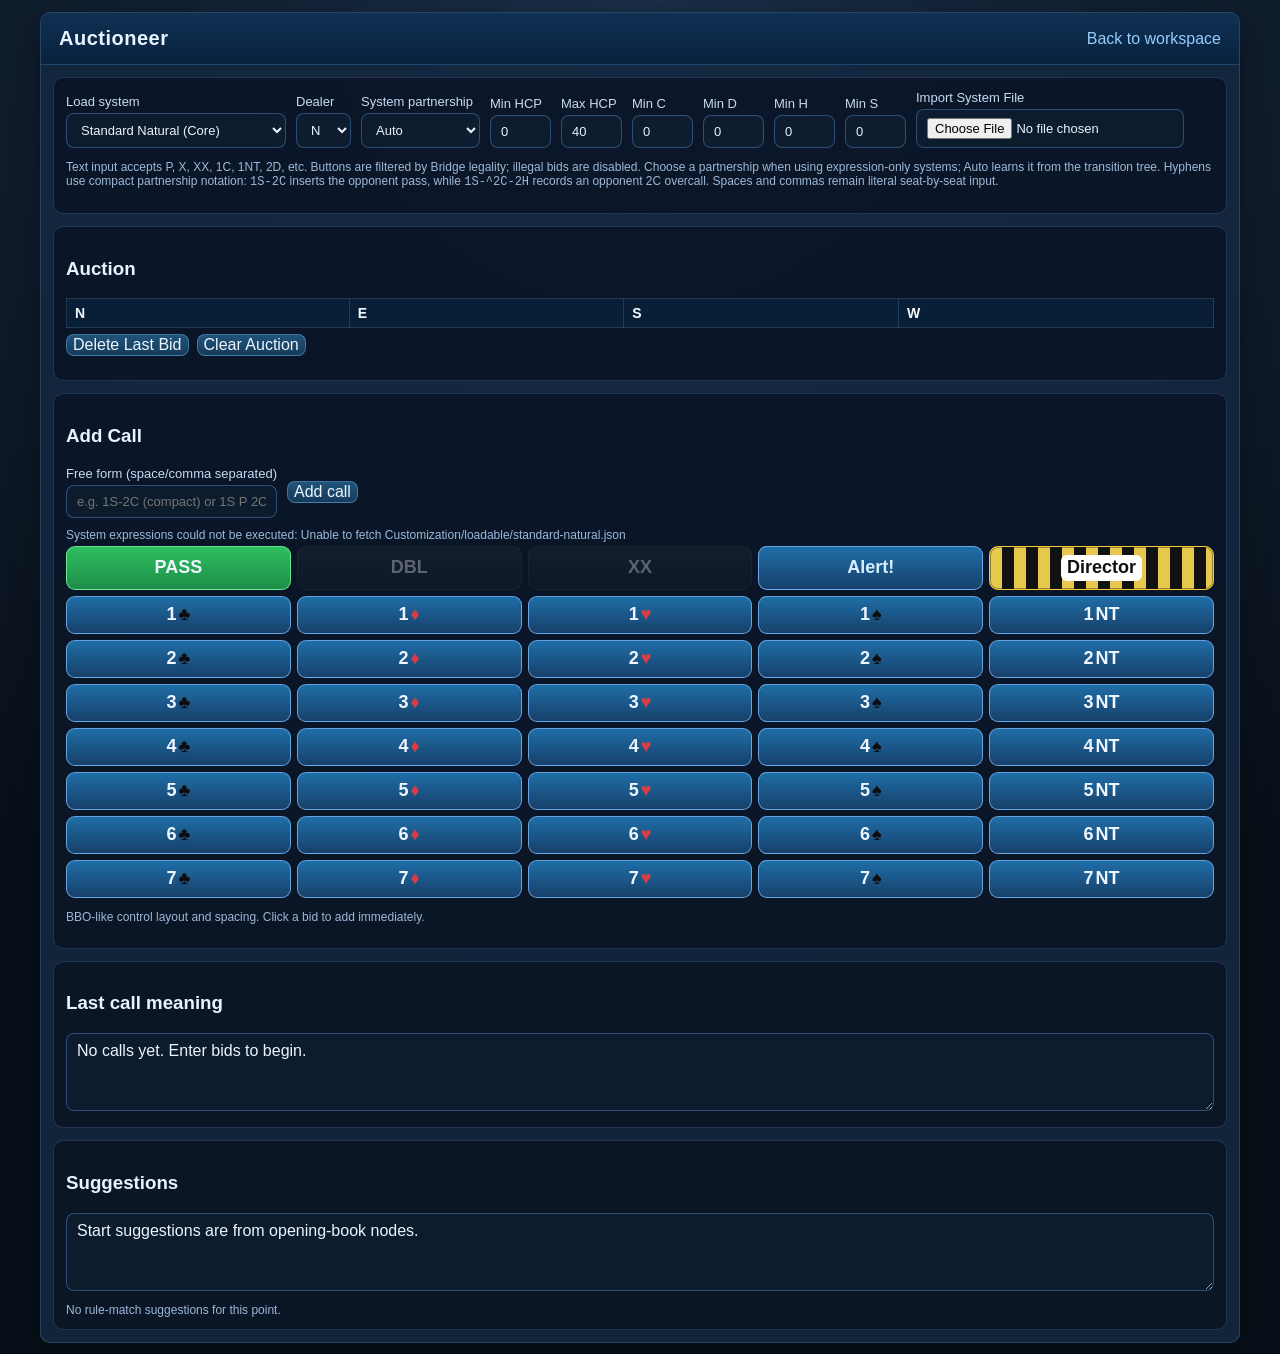
==== RuleEngine/auctioneer.html @ efd119e4 "Initial version of Universal Bidding System" ====
<!doctype html>
<html lang="en">
<head>
  <meta charset="UTF-8" />
  <meta name="viewport" content="width=device-width, initial-scale=1.0" />
  <title>Bridge Rule Engine - Auctioneer</title>
  <link rel="stylesheet" href="styles.css" />
  <script src="engine/biddingEngine.js"></script>
</head>
<body id="app">
  <div class="page-shell">
    <header>
      <h1>Auctioneer</h1>
      <a href="index.html" class="home">Back to workspace</a>
    </header>

    <section class="panel-grid">
      <div class="panel">
        <div class="system-selectors row">
          <label>
            Load system
            <select id="systemSelect"></select>
          </label>
          <label>
            Dealer
            <select id="dealerSelect">
              <option value="N" selected>N</option>
              <option value="E">E</option>
              <option value="S">S</option>
              <option value="W">W</option>
            </select>
          </label>
          <label>
            System partnership
            <select id="systemSideSelect">
              <option value="" selected>Auto</option>
              <option value="NS">North / South</option>
              <option value="EW">East / West</option>
            </select>
          </label>
          <label>
            Min HCP
            <input id="hcpMin" type="number" min="0" max="40" value="0" />
          </label>
          <label>
            Max HCP
            <input id="hcpMax" type="number" min="0" max="40" value="40" />
          </label>
          <label>
            Min C
            <input id="minC" type="number" min="0" max="13" value="0" class="small" />
          </label>
          <label>
            Min D
            <input id="minD" type="number" min="0" max="13" value="0" class="small" />
          </label>
          <label>
            Min H
            <input id="minH" type="number" min="0" max="13" value="0" class="small" />
          </label>
          <label>
            Min S
            <input id="minS" type="number" min="0" max="13" value="0" class="small" />
          </label>
          <label>
            Import System File
            <input id="systemFile" type="file" accept="application/json" />
          </label>
        </div>
        <p class="meta-note">
          Text input accepts P, X, XX, 1C, 1NT, 2D, etc. Buttons are filtered by Bridge legality; illegal bids are disabled.
          Choose a partnership when using expression-only systems; Auto learns it from the transition tree.
          Hyphens use compact partnership notation: <code>1S-2C</code> inserts the opponent pass, while <code>1S-^2C-2H</code> records an opponent 2C overcall. Spaces and commas remain literal seat-by-seat input.
        </p>
      </div>

      <div class="panel">
        <h3>Auction</h3>
        <table class="auction-display">
          <thead>
            <tr>
              <th>N</th>
              <th>E</th>
              <th>S</th>
              <th>W</th>
            </tr>
          </thead>
          <tbody id="auctionRows"></tbody>
        </table>
        <div class="systembuilder-controls">
          <button id="deleteLast">Delete Last Bid</button>
          <button id="clearAuction">Clear Auction</button>
        </div>
      </div>

      <div class="panel">
        <h3>Add Call</h3>
        <div class="row">
          <label>
            Free form (space/comma separated)
            <input id="bidTextInput" placeholder="e.g. 1S-2C (compact) or 1S P 2C (literal)" />
          </label>
          <button id="addBidText">Add call</button>
        </div>
        <div id="bidInputWarning" class="meta-note warning" aria-live="polite"></div>

        <div class="bid-grid" id="bidGrid"></div>
        <p class="meta-note">
          BBO-like control layout and spacing. Click a bid to add immediately.
        </p>
      </div>

      <div class="panel">
        <h3>Last call meaning</h3>
        <textarea id="meaningBox" class="meaning-output" readonly></textarea>
      </div>

      <div class="panel">
        <h3>Suggestions</h3>
        <textarea id="suggestionNotes" class="suggest-output" readonly></textarea>
        <div id="suggestionList" class="suggestion-list"></div>
      </div>
    </section>
  </div>
  <div id="auctionMeaningTooltip" class="auction-meaning-tooltip" role="tooltip" aria-live="polite"></div>
  <script src="auctioneer.js"></script>
</body>
</html>
---- RuleEngine/styles.css ----
:root {
  --bbo-dark: #0a1c2f;
  --bbo-mid: #1b3450;
  --bbo-accent: #2f9c8c;
  --bbo-bid: #e8f0fc;
  --bbo-call-pass: #f2e2ac;
  --bbo-surface: rgba(20, 40, 64, 0.86);
  --opus-ink: #120c26;
  --opus-gold: #ffd166;
  --opus-cyan: #42e0ff;
  --opus-magenta: #ff5bd6;
  --opal-light: #e6e0ff;
  --text: #f3f3f8;
}

* { box-sizing: border-box; }
body {
  margin: 0;
  font-family: "Trebuchet MS", "Segoe UI", Arial, sans-serif;
  color: #e9f3ff;
  background: radial-gradient(circle at top, #1a304a 0%, #080f18 70%);
}

.landing-page {
  min-height: 100vh;
  display: grid;
  place-items: center;
}

.landing-shell {
  width: min(980px, 90vw);
  padding: 28px;
}

.landing-shell h1 {
  margin-top: 0;
  color: #f6fbff;
}

.card-grid {
  margin-top: 26px;
  display: grid;
  grid-template-columns: repeat(auto-fit, minmax(240px, 1fr));
  gap: 14px;
}

.card {
  display: block;
  padding: 16px;
  text-decoration: none;
  border-radius: 12px;
  color: #f7fbff;
  background: linear-gradient(180deg, rgba(28, 59, 93, 0.85), rgba(8, 24, 43, 0.86));
  border: 1px solid rgba(90, 151, 202, 0.45);
  box-shadow: 0 12px 26px rgba(0, 0, 0, 0.3);
  transition: transform 0.2s ease, border-color 0.2s ease;
}

.card:hover {
  transform: translateY(-3px);
  border-color: #5de2ff;
}

.card h2 {
  margin: 0 0 8px;
  color: #9de5ff;
}

#app {
  padding: 12px;
  min-height: 100vh;
}

.page-shell {
  width: min(1200px, 96vw);
  margin: 0 auto;
  background: var(--bbo-surface);
  border: 1px solid rgba(120, 190, 255, 0.2);
  border-radius: 10px;
  box-shadow: 0 8px 30px rgba(5, 8, 12, 0.45);
  overflow: hidden;
}

header {
  display: flex;
  justify-content: space-between;
  gap: 12px;
  align-items: center;
  padding: 14px 18px;
  background: linear-gradient(180deg, #103154 0%, #08213e 100%);
  border-bottom: 1px solid rgba(90, 170, 220, 0.2);
}

header h1 {
  margin: 0;
  font-size: 20px;
  letter-spacing: 0.5px;
}

header .home {
  color: #95cdfd;
  text-decoration: none;
}

.page-links {
  display: flex;
  gap: 14px;
  flex-wrap: wrap;
  justify-content: flex-end;
}

.panel-grid {
  display: grid;
  grid-template-columns: 1fr;
  gap: 12px;
  padding: 12px;
}

.panel {
  padding: 12px;
  border-radius: 10px;
  background: rgba(5, 13, 25, 0.6);
  border: 1px solid rgba(104, 144, 205, 0.25);
}

.row {
  display: flex;
  gap: 10px;
  flex-wrap: wrap;
  align-items: center;
  margin-bottom: 10px;
}

label {
  display: inline-flex;
  flex-direction: column;
  gap: 4px;
  font-size: 13px;
  color: #c8daf3;
}

input,
select,
textarea,
button {
  font: inherit;
  border-radius: 8px;
}

input,
select,
textarea {
  border: 1px solid rgba(108, 168, 255, 0.35);
  background: rgba(14, 31, 48, 0.8);
  color: #ecf4ff;
  padding: 8px 10px;
}

button {
  border: 1px solid rgba(112, 180, 240, 0.45);
  color: #edf5ff;
  background: linear-gradient(180deg, #21537a, #153b59);
  cursor: pointer;
}

button:hover {
  border-color: #6ddcff;
}

.button-link {
  display: inline-flex;
  align-items: center;
  min-height: 38px;
  padding: 8px 12px;
  border: 1px solid rgba(112, 180, 240, 0.45);
  border-radius: 8px;
  color: #edf5ff;
  text-decoration: none;
  background: linear-gradient(180deg, #21537a, #153b59);
}

.button-link:hover {
  border-color: #6ddcff;
}

.system-selectors {
  display: flex;
  gap: 10px;
  align-items: end;
  flex-wrap: wrap;
}

.auction-display {
  width: 100%;
  border-collapse: collapse;
  font-size: 14px;
  color: #f5fbff;
}

.auction-display th,
.auction-display td {
  border: 1px solid rgba(102, 150, 192, 0.25);
  padding: 6px 8px;
  text-align: left;
}

.auction-display th {
  background: rgba(8, 33, 57, 0.9);
}

.auction-row-pass {
  color: #f4e9ac;
}

.auction-call-cell {
  cursor: help;
  position: relative;
}

.auction-alert-pill {
  display: inline-flex;
  width: 15px;
  height: 15px;
  margin-left: 6px;
  align-items: center;
  justify-content: center;
  border-radius: 3px;
  border: 1px solid #8ed0ff;
  background: #214f74;
  color: #b7e2ff;
  font-size: 10px;
  font-weight: 700;
  vertical-align: super;
}

.auction-meaning-tooltip {
  position: fixed;
  z-index: 40;
  max-width: 320px;
  padding: 8px 10px;
  border-radius: 8px;
  background: rgba(9, 20, 35, 0.97);
  border: 1px solid rgba(129, 194, 255, 0.4);
  color: #f6fbff;
  font-size: 12px;
  line-height: 1.35;
  white-space: pre-line;
  pointer-events: none;
  box-shadow: 0 8px 24px rgba(2, 7, 14, 0.6);
  opacity: 0;
  visibility: hidden;
  transition: opacity 0.12s ease, visibility 0.12s ease;
}

.auction-meaning-tooltip.visible {
  opacity: 1;
  visibility: visible;
}

.bid-grid {
  display: flex;
  flex-direction: column;
  gap: 6px;
}

.bid-action-row,
.bid-rank-row {
  display: grid;
  grid-template-columns: repeat(5, minmax(0, 1fr));
  gap: 6px;
}

.bid-grid button {
  min-height: 38px;
  border-radius: 9px;
  padding: 8px 4px;
  width: 100%;
  font-weight: 600;
  font-size: 18px;
  border-style: solid;
  border-width: 1px;
  display: flex;
  align-items: center;
  justify-content: center;
  gap: 2px;
  line-height: 1.1;
}

.bid-button {
  border-radius: 9px;
}

.bid-action {
  font-size: 18px;
  text-transform: none;
}

.bid-button-label {
  display: inline-flex;
  align-items: center;
  justify-content: center;
  gap: 2px;
}

.bid-button-label--whitebox {
  border: 1px solid rgba(255, 255, 255, 0.9);
  background: #ffffff;
  color: #111111;
  border-radius: 6px;
  padding: 2px 5px;
}

.bid-button.pass {
  background: linear-gradient(180deg, #2ebf5f, #1e8d49);
  border-color: rgba(122, 255, 165, 0.75);
}

.bid-button.double {
  background: linear-gradient(180deg, #e95a5a, #b73a3a);
  border-color: rgba(255, 170, 170, 0.75);
}

.bid-button.redouble {
  background: linear-gradient(180deg, #9d57db, #6e3cad);
  border-color: rgba(218, 166, 255, 0.75);
}

.bid-button.alert {
  background: linear-gradient(180deg, #1f6ea7, #17406a);
  border-color: rgba(130, 191, 255, 0.8);
  color: #d6edff;
}

.bid-button.alert.is-active {
  background: linear-gradient(180deg, #e2a53a, #aa6b16);
  border-color: rgba(255, 232, 166, 0.95);
  color: #1d1202;
  box-shadow: 0 0 0 2px rgba(255, 215, 118, 0.35);
}

.bid-button.director {
  background: repeating-linear-gradient(90deg, #e7c94d 0px 12px, #111 12px 24px);
  border-color: #f6cf37;
  color: #101010;
  text-transform: none;
  font-weight: 700;
  box-shadow: 0 0 0 1px rgba(17, 17, 17, 0.4) inset;
}

.bid-button.bid-c {
  background: linear-gradient(180deg, #1f6ea7, #17406a);
  border-color: rgba(130, 191, 255, 0.75);
}

.bid-button.bid-d {
  background: linear-gradient(180deg, #1f6ea7, #17406a);
  border-color: rgba(130, 191, 255, 0.75);
}

.bid-button.bid-h {
  background: linear-gradient(180deg, #1f6ea7, #17406a);
  border-color: rgba(130, 191, 255, 0.75);
}

.bid-button.bid-s {
  background: linear-gradient(180deg, #1f6ea7, #17406a);
  border-color: rgba(130, 191, 255, 0.75);
}

.bid-button.bid-nt {
  background: linear-gradient(180deg, #1f6ea7, #17406a);
  border-color: rgba(130, 191, 255, 0.75);
}

.bid-suit-symbol {
  font-size: 1em;
  font-weight: 700;
}

.bid-suit-symbol.suit-c,
.bid-suit-symbol.suit-s {
  color: #0c0c0c;
}

.bid-suit-symbol.suit-d,
.bid-suit-symbol.suit-h {
  color: #d93c43;
}

.bid-placeholder {
  border: 1px dashed rgba(129, 194, 255, 0.35);
  background: transparent;
  cursor: default;
  min-height: 38px;
  border-radius: 9px;
}

.bid-grid button:disabled {
  opacity: 0.35;
  filter: grayscale(0.65);
  cursor: not-allowed;
  border-color: rgba(95, 128, 157, 0.25);
  background: linear-gradient(180deg, #1b3146, #111e2e);
}

.bid-grid button:disabled:hover {
  transform: none;
}

.warning {
  color: #ffef9a;
  min-height: 18px;
  margin-top: 4px;
}

.meaning-output,
.suggest-output {
  width: 100%;
  min-height: 78px;
  resize: vertical;
}

.suggestion-list {
  display: flex;
  flex-wrap: wrap;
  gap: 8px;
  margin-top: 8px;
}

.suggestion-chip {
  display: inline-flex;
  flex-direction: column;
  align-items: flex-start;
  gap: 4px;
  border: 1px solid rgba(108, 206, 255, 0.42);
  background: rgba(10, 31, 56, 0.9);
  color: #e8f6ff;
  padding: 8px;
  border-radius: 8px;
  min-width: 130px;
  font-size: 12px;
}

.suggestion-chip button {
  width: 100%;
  border-radius: 6px;
}

.meta-note {
  font-size: 12px;
  color: #9db8d8;
}

/* SystemBuilder visual style */
.systembuilder-body {
  background: radial-gradient(circle at 10% 10%, rgba(255, 93, 201, 0.16), transparent 30%), radial-gradient(circle at 80% 20%, rgba(70, 220, 255, 0.12), transparent 35%), #11141f;
  color: var(--opal-light);
  -webkit-text-size-adjust: 100%;
  text-size-adjust: 100%;
}

.systembuilder-shell {
  width: min(1320px, 96vw);
  margin: 0 auto;
  padding: 12px;
}

.systembuilder-shell .page-shell {
  background: rgba(16, 17, 34, 0.88);
  border-color: rgba(110, 83, 170, 0.45);
}

.systembuilder-shell .panel {
  background: rgba(8, 11, 28, 0.75);
  border-color: rgba(95, 128, 205, 0.22);
}

.tree-zone {
  margin-top: 10px;
}

.tree {
  margin: 8px 0;
  padding: 10px;
  border-radius: 8px;
  border: 1px solid rgba(111, 157, 255, 0.3);
  background: rgba(17, 28, 63, 0.6);
}

.convention-header {
  align-items: end;
}

.convention-position {
  display: inline-flex;
  flex: 0 0 auto;
  flex-direction: column;
  gap: 3px;
  color: #a9c9e7;
  font-size: 11px;
  font-weight: 700;
  letter-spacing: 0.04em;
  text-transform: uppercase;
}

.convention-position select {
  min-width: 4.5rem;
  margin: 0;
}

.tree h3 {
  margin: 0 0 8px;
  color: #8ed4ff;
}

.tree-preview {
  position: relative;
  overflow: hidden;
  margin: 12px 0;
  padding: 16px;
  border: 1px solid rgba(205, 166, 89, 0.54);
  border-radius: 12px;
  background:
    radial-gradient(circle at 11% 12%, rgba(87, 166, 180, 0.16), transparent 27%),
    radial-gradient(circle at 83% 23%, rgba(214, 153, 75, 0.13), transparent 24%),
    linear-gradient(135deg, rgba(8, 20, 35, 0.96), rgba(17, 28, 52, 0.95));
  box-shadow: inset 0 0 0 1px rgba(117, 207, 219, 0.08), 0 10px 24px rgba(0, 0, 0, 0.18);
}

.tree-preview h3 {
  margin-bottom: 2px;
  color: #e8c573;
}

.tree-preview p {
  margin: 0 0 10px;
}

.bubble-graph,
.bubble-children {
  display: flex;
  flex-direction: column;
  align-items: flex-start;
  gap: 14px;
}

.bubble-graph {
  position: relative;
  padding: 6px 0 2px;
}

.bubble-branch {
  position: relative;
  width: min(100%, 760px);
  scroll-margin-block: 18vh;
}

.bubble-row {
  display: flex;
  align-items: center;
  gap: 8px;
}

.bid-bubble {
  position: relative;
  display: inline-flex;
  align-items: center;
  justify-content: space-between;
  gap: 14px;
  min-width: 126px;
  min-height: 48px;
  padding: 7px 12px 7px 16px;
  border: 1px solid currentColor;
  border-radius: 999px;
  color: #e5c46d;
  background:
    radial-gradient(circle at 34% 27%, rgba(255, 255, 255, 0.19), transparent 20%),
    linear-gradient(145deg, rgba(48, 69, 76, 0.98), rgba(16, 30, 40, 0.98));
  box-shadow: inset 0 0 0 3px rgba(2, 8, 13, 0.5), 0 0 0 3px rgba(207, 165, 85, 0.12), 0 6px 12px rgba(0, 0, 0, 0.28);
  font-family: Georgia, "Times New Roman", serif;
  font-weight: 700;
  letter-spacing: 0.055em;
  text-shadow: 0 1px 0 #111;
  transition: transform 150ms ease, box-shadow 150ms ease, filter 150ms ease;
}

.bid-bubble::before,
.bid-bubble::after {
  position: absolute;
  content: "";
}

.bid-bubble::before {
  inset: 4px;
  border: 1px solid currentColor;
  border-radius: inherit;
  opacity: 0.42;
  pointer-events: none;
}

.bid-bubble::after {
  top: 50%;
  right: -9px;
  width: 8px;
  height: 8px;
  border: 2px solid currentColor;
  border-radius: 50%;
  background: #132330;
  box-shadow: 0 0 0 3px rgba(9, 17, 28, 0.88);
  transform: translateY(-50%);
}

.bid-bubble:hover,
.bid-bubble:focus-visible {
  z-index: 2;
  filter: brightness(1.13);
  transform: translateY(-1px);
  box-shadow: inset 0 0 0 3px rgba(2, 8, 13, 0.5), 0 0 0 4px rgba(245, 222, 151, 0.2), 0 9px 18px rgba(0, 0, 0, 0.34);
}

.bid-bubble.is-terminal {
  cursor: default;
  opacity: 0.89;
}

.bid-bubble--opener {
  color: #e3be67;
  background:
    radial-gradient(circle at 31% 25%, rgba(255, 226, 132, 0.23), transparent 20%),
    linear-gradient(145deg, #42505a, #202c36);
}

.bid-bubble--responder {
  color: #73d4df;
  background:
    radial-gradient(circle at 31% 25%, rgba(123, 240, 239, 0.2), transparent 20%),
    linear-gradient(145deg, #285064, #172f45);
}

.bid-bubble--opponent {
  color: #da8c8a;
  background:
    radial-gradient(circle at 31% 25%, rgba(255, 180, 161, 0.19), transparent 20%),
    linear-gradient(145deg, #66434b, #382632);
}

.bid-bubble--group {
  min-width: 220px;
  letter-spacing: 0.035em;
}

.bid-bubble__call {
  position: relative;
  z-index: 1;
  font-size: 18px;
}

.bid-bubble__indicator {
  position: relative;
  z-index: 1;
  display: grid;
  width: 20px;
  height: 20px;
  place-items: center;
  border: 1px solid currentColor;
  border-radius: 50%;
  background: rgba(3, 10, 17, 0.48);
  font-family: ui-monospace, Consolas, monospace;
  font-size: 15px;
  line-height: 1;
}

.bubble-edit {
  padding: 5px 8px;
  border: 1px solid rgba(191, 218, 221, 0.42);
  border-radius: 4px;
  color: #cae6e7;
  background: rgba(13, 30, 42, 0.92);
  font-size: 12px;
}

.bubble-edit:hover,
.bubble-edit:focus-visible {
  border-color: #76d4dc;
  background: #1e4b5a;
}

.bubble-reveal {
  display: grid;
  width: 34px;
  min-width: 34px;
  min-height: 34px;
  place-items: center;
  padding: 0;
  border-color: rgba(227, 190, 103, 0.66);
  border-radius: 50%;
  color: #f0d786;
  background: rgba(18, 37, 53, 0.94);
  font-size: 17px;
  line-height: 1;
  touch-action: manipulation;
}

.bubble-reveal:hover,
.bubble-reveal:focus-visible {
  border-color: #f4d479;
  background: #314d59;
}

.bubble-meaning {
  max-width: 630px;
  margin: 5px 0 0 14px;
  color: #c7d8dd;
  font-size: 12px;
  line-height: 1.42;
}

.bubble-constraints {
  color: #f0d786;
  font-weight: 700;
}

.bubble-children {
  position: relative;
  margin: 10px 0 0 24px;
  padding: 3px 0 1px 29px;
  border-left: 2px solid rgba(108, 202, 210, 0.5);
}

.bubble-children::before {
  position: absolute;
  top: 0;
  left: -2px;
  width: 28px;
  border-top: 2px solid rgba(108, 202, 210, 0.5);
  content: "";
}

.bubble-children > .bubble-branch::before {
  position: absolute;
  top: 25px;
  left: -31px;
  width: 29px;
  border-top: 1px solid rgba(217, 190, 106, 0.68);
  content: "";
}

.bubble-branch--opponent > .bubble-children {
  border-left-color: rgba(218, 140, 138, 0.55);
}

.bubble-branch--opponent > .bubble-children::before {
  border-top-color: rgba(218, 140, 138, 0.55);
}

.graph-node-editor {
  display: grid;
  gap: 8px;
  width: min(100%, 620px);
  margin: 8px 0 3px 14px;
  padding: 10px;
  border: 1px solid rgba(115, 212, 223, 0.42);
  border-radius: 7px;
  background: rgba(5, 17, 29, 0.93);
  box-shadow: inset 0 0 18px rgba(60, 174, 186, 0.08);
}

.graph-node-editor label {
  display: grid;
  gap: 4px;
  color: #a9dce0;
  font-size: 12px;
}

.graph-node-editor input,
.graph-node-editor textarea {
  width: 100%;
  box-sizing: border-box;
}

.graph-editor-actions {
  display: flex;
  gap: 8px;
  flex-wrap: wrap;
}

.tree-legality {
  margin: 14px 0 0 !important;
  padding-top: 8px;
  border-top: 1px solid rgba(197, 169, 91, 0.27);
  color: #9de4ad;
  font-size: 12px;
}

.tree-legality.is-error {
  color: #ffb6ad;
}

.convention-heatmap {
  margin: 10px 0 16px;
  overflow: hidden;
  border: 1px solid rgba(205, 166, 89, 0.54);
  border-radius: 12px;
  background:
    radial-gradient(circle at 84% 10%, rgba(233, 195, 105, 0.15), transparent 32%),
    linear-gradient(135deg, #252015, #43331b 52%, #211c13);
}

.convention-heatmap > summary {
  cursor: pointer;
  padding: 12px 14px;
  color: #e8c573;
  font-family: Georgia, "Times New Roman", serif;
  font-weight: 700;
  letter-spacing: 0.03em;
  touch-action: manipulation;
}

.convention-heatmap[open] > summary {
  border-bottom: 1px solid rgba(205, 166, 89, 0.28);
}

.convention-heatmap__body {
  padding: 12px;
}

.convention-heatmap__body > .meta-note {
  margin: 0 0 10px;
}

.heatmap-scroll {
  overflow-x: auto;
  padding-bottom: 5px;
  -webkit-overflow-scrolling: touch;
}

.convention-heatmap__grid {
  display: grid;
  grid-template-columns: repeat(7, minmax(96px, 1fr));
  min-width: 672px;
  gap: 0;
  align-items: stretch;
  overflow: visible;
  background: #7a531b;
}

.heatmap-cell {
  min-height: 70px;
}

.heatmap-cell {
  position: relative;
  display: grid;
  place-items: center;
  min-width: 0;
  padding: 4px;
  overflow: visible;
  border: 0;
  border-radius: 0;
  background: #7a531b;
}

.heatmap-cell::before {
  position: absolute;
  z-index: 1;
  top: -45%;
  left: -22%;
  width: 144%;
  height: 190%;
  border-radius: 50%;
  opacity: var(--heatmap-field-opacity, 0);
  background: radial-gradient(ellipse at center, var(--heatmap-field-color) 0%, var(--heatmap-field-color) 31%, transparent 74%);
  filter: blur(2px);
  mix-blend-mode: normal;
  pointer-events: none;
  content: "";
}

.heatmap-bid {
  position: relative;
  z-index: 2;
  color: #f5e5b9;
  font-family: ui-monospace, Consolas, monospace;
  font-size: 20px;
  font-weight: 800;
  line-height: 1;
  letter-spacing: 0.025em;
  text-shadow: 0 1px 1px rgba(38, 22, 5, 0.9);
}

.heatmap-bid__call {
  font-size: 20px;
  line-height: 1;
}

.heatmap-bid-suit {
  display: inline-block;
  margin-left: 1px;
  font-family: Georgia, "Times New Roman", serif;
  font-size: 1.08em;
  font-weight: 800;
}

.heatmap-bid-suit--d,
.heatmap-bid-suit--h {
  color: #ff777b;
  text-shadow: 0 1px 1px rgba(62, 0, 4, 0.7);
}

.heatmap-bid-suit--c,
.heatmap-bid-suit--s {
  color: #10141b;
  text-shadow: 0 1px rgba(255, 246, 217, 0.72), 0 0 1px rgba(255, 246, 217, 0.72);
}

.heatmap-bid-suit--nt {
  color: #a8e5ff;
  font-family: ui-monospace, Consolas, monospace;
  font-size: 0.76em;
  letter-spacing: -0.04em;
}

.node-card {
  margin: 8px 0;
  padding: 9px;
  border-radius: 8px;
  border: 1px solid rgba(130, 177, 255, 0.25);
  background: rgba(20, 33, 78, 0.72);
}

.node-details {
  margin: 8px 0;
}

.node-details > summary {
  cursor: pointer;
  padding: 7px 9px;
  border: 1px solid rgba(130, 177, 255, 0.34);
  border-radius: 7px;
  color: #b7e9ff;
  background: rgba(13, 26, 58, 0.68);
  font-size: 13px;
  user-select: none;
}

.node-details[open] > summary {
  border-bottom-right-radius: 0;
  border-bottom-left-radius: 0;
  color: #f0d786;
}

.node-details[open] > .node-card {
  margin-top: 0;
  border-top-right-radius: 0;
  border-top-left-radius: 0;
}

.node-card-title {
  color: #9ee1ff;
  font-size: 15px;
}

.node-id {
  color: #8ca5c8;
  font-size: 11px;
}

.node-children {
  margin-left: 16px;
  padding-left: 12px;
  border-left: 1px dashed rgba(129, 183, 255, 0.45);
}

.node-fields {
  display: grid;
  gap: 8px;
  grid-template-columns: repeat(auto-fit, minmax(120px, 1fr));
}

/* The regular bid editor reserves its five right-most columns for ranges.
   The open gap makes the bid/meaning and the numeric matrix easy to scan as
   two separate pieces of one editing entry. */
.node-editor-layout {
  display: grid;
  grid-template-columns: minmax(300px, 1fr) minmax(385px, 46%);
  column-gap: 30px;
  align-items: start;
}

.node-editor-main {
  display: grid;
  grid-template-columns: minmax(125px, 0.38fr) minmax(205px, 1fr);
  gap: 10px 12px;
  min-width: 0;
}

.node-editor-bid {
  grid-column: 1;
}

.node-editor-meaning {
  grid-column: 2;
}

.node-editor-bid input,
.node-editor-meaning textarea {
  box-sizing: border-box;
  width: 100%;
}

.node-editor-main > label:not(.node-editor-bid):not(.node-editor-meaning),
.node-editor-main > .fact-editor,
.node-editor-main > .systembuilder-controls,
.node-editor-main > .inline-row,
.node-editor-main > textarea {
  grid-column: 1 / -1;
}

.node-numeric-grid {
  display: grid;
  grid-template-columns: repeat(5, minmax(0, 1fr));
  gap: 8px 7px;
  min-width: 0;
  padding-left: 3px;
}

.node-numeric-field {
  min-width: 0;
  color: #b9dbed;
  font-size: 11px;
  text-align: center;
}

.node-numeric-field input {
  box-sizing: border-box;
  width: 100%;
  min-width: 0;
  padding: 7px 4px;
  text-align: center;
}

.node-numeric-spacer {
  min-height: 1px;
}

.alert-toggle {
  margin: 4px 0;
  border-color: rgba(94, 182, 255, 0.6);
  background: linear-gradient(180deg, #1f4e79, #183a58);
  color: #cbecff;
}

.alert-toggle.active {
  border-color: rgba(146, 219, 255, 0.9);
  background: linear-gradient(180deg, #2f72b3, #2a5f97);
  color: #e8f7ff;
}

.small {
  max-width: 90px;
}

.systembuilder-controls {
  display: flex;
  gap: 8px;
  flex-wrap: wrap;
  margin: 6px 0 12px;
}

.question-grid {
  display: grid;
  gap: 10px;
}

.question-card {
  padding: 8px 10px;
  border-radius: 8px;
  border: 1px solid rgba(129, 211, 255, 0.3);
  background: rgba(6, 12, 34, 0.68);
}

.question-card p {
  margin: 2px 0 6px;
}

.status-message {
  min-height: 1.3em;
  margin: 4px 0 0;
  color: #9fe1ff;
  font-size: 13px;
}

.status-message.is-error {
  color: #ffb6b6;
}

.inline-row {
  display: flex;
  gap: 12px;
  align-items: center;
  flex-wrap: wrap;
}

textarea.codebox {
  min-height: 180px;
  width: 100%;
  border-radius: 8px;
  border: 1px solid rgba(129, 183, 255, 0.3);
  background: rgba(4, 8, 20, 0.83);
  color: #d6e4ff;
}

/* Guided quick-customization flow */
.quick-customization-shell {
  max-width: 1120px;
}

.quick-intro h2,
.quick-actions h2 {
  margin-top: 0;
}

.quick-intro p {
  max-width: 850px;
  margin-bottom: 0;
  color: #c8daf3;
  line-height: 1.5;
}

.customization-form {
  display: grid;
  gap: 12px;
}

.customization-form .panel {
  margin: 0;
}

.customization-form h2 {
  margin-top: 0;
  font-size: 17px;
  color: #bce5ff;
}

.form-grid,
.opening-grid,
.convention-options {
  display: grid;
  gap: 12px;
}

.form-grid--wide {
  grid-template-columns: repeat(auto-fit, minmax(280px, 1fr));
}

.base-system-summary {
  margin-top: 12px;
  padding: 12px;
  border: 1px solid rgba(226, 190, 105, 0.38);
  border-radius: 8px;
  background: linear-gradient(135deg, rgba(27, 42, 62, 0.7), rgba(9, 22, 40, 0.62));
  color: #d8e8f3;
}

.base-system-summary__title {
  color: #f0cf82;
  font-weight: 700;
}

.base-system-summary p {
  margin: 5px 0 9px;
  color: #c9dae8;
  font-size: 13px;
  line-height: 1.4;
}

.base-system-summary__lines {
  display: grid;
  grid-template-columns: repeat(auto-fit, minmax(230px, 1fr));
  gap: 6px 14px;
}

.base-system-summary__line {
  display: grid;
  grid-template-columns: 44px 1fr;
  gap: 8px;
  align-items: baseline;
  font-size: 12px;
}

.base-system-summary__line strong {
  color: #80dce7;
}

.base-system-summary__subtitle {
  margin-top: 10px;
  color: #bce5ff;
  font-size: 13px;
  font-weight: 700;
}

.base-system-summary ul {
  display: grid;
  gap: 4px;
  margin: 5px 0 0 18px;
  padding: 0;
  color: #c9dae8;
  font-size: 12px;
  line-height: 1.38;
}

.opening-grid {
  grid-template-columns: repeat(auto-fit, minmax(220px, 1fr));
}

.opening-card,
.choice-group {
  min-width: 0;
  margin: 0;
  padding: 12px;
  border: 1px solid rgba(129, 183, 255, 0.3);
  border-radius: 8px;
  background: rgba(6, 12, 34, 0.48);
}

.opening-card legend,
.choice-group legend {
  padding: 0 5px;
  color: #bce5ff;
  font-weight: 700;
}

.opening-card > label,
.choice-group > label {
  margin-top: 9px;
}

.range-row,
.checkbox-row {
  display: flex;
  gap: 8px;
  flex-wrap: wrap;
  align-items: flex-end;
  margin-top: 8px;
}

.range-row label {
  flex: 1 1 100px;
}

.range-row input,
.range-row select {
  width: 100%;
}

.choice,
.switch-row {
  display: flex;
  flex-direction: row;
  align-items: center;
  gap: 8px;
  color: #d4e3ff;
}

.choice input,
.switch-row input {
  width: auto;
  accent-color: #42e0ff;
}

.convention-options {
  grid-template-columns: repeat(auto-fit, minmax(245px, 1fr));
}

.slam-choice {
  grid-row: span 2;
}

.is-disabled {
  opacity: 0.5;
}

.quick-actions {
  display: flex;
  align-items: center;
  justify-content: space-between;
  gap: 16px;
  flex-wrap: wrap;
}

.quick-actions > div {
  flex: 1 1 340px;
}

.quick-actions .status-message {
  flex-basis: 100%;
}

.primary-action {
  min-height: 44px;
  padding: 10px 16px;
  font-weight: 700;
  color: #07131f;
  border-color: #79e7ff;
  background: linear-gradient(180deg, #7ae3ff, #42a5d9);
}

@media (max-width: 620px) {
  header {
    align-items: flex-start;
    flex-direction: column;
  }

  .page-links {
    justify-content: flex-start;
  }
}

@media (max-width: 900px) {
  .auction-display { font-size: 12px; }
  .bid-grid button { min-height: 34px; }

  #app { padding: 8px; }
  .systembuilder-shell {
    width: min(100%, 1320px);
    padding: 0;
  }
  .systembuilder-shell .page-shell { width: 100%; }
  .tree-preview { padding: 12px; }
  .convention-heatmap__grid { min-width: 700px; }
  .node-editor-layout {
    grid-template-columns: 1fr;
    row-gap: 18px;
  }
  .node-numeric-grid { padding-left: 0; }
  .systembuilder-controls button,
  .systembuilder-controls .button-link { min-height: 42px; }
}

@media (max-width: 620px) {
  .systembuilder-shell .page-shell { border-radius: 8px; }
  .panel-grid,
  .panel { padding: 8px; }
  .system-selectors > label { flex: 1 1 100%; }
  .system-selectors > label > input,
  .system-selectors > label > select { width: 100%; }
  .systembuilder-controls { width: 100%; }
  .systembuilder-controls button,
  .systembuilder-controls .button-link { flex: 1 1 145px; }
  .tree { padding: 8px; }
  .tree-preview { margin: 9px 0; padding: 10px; }
  .bubble-row {
    display: grid;
    grid-template-columns: 34px minmax(0, 1fr) auto;
    gap: 6px;
    width: 100%;
  }
  .bubble-reveal {
    width: 34px;
    min-width: 34px;
    min-height: 40px;
  }
  .bid-bubble,
  .bid-bubble--group {
    width: 100%;
    min-width: 0;
    min-height: 44px;
    padding-right: 10px;
  }
  .bid-bubble__call { font-size: 15px; }
  .bubble-edit { min-height: 40px; padding-inline: 7px; }
  .bubble-meaning { margin-left: 40px; font-size: 12px; }
  .bubble-children {
    margin-left: 10px;
    padding-left: 20px;
  }
  .bubble-children > .bubble-branch::before {
    left: -22px;
    width: 20px;
  }
  .graph-node-editor {
    width: calc(100% - 8px);
    margin-left: 4px;
  }
  .node-fields { grid-template-columns: 1fr; }
  .node-editor-main {
    grid-template-columns: minmax(104px, 0.36fr) minmax(0, 1fr);
    gap: 8px;
  }
  .node-numeric-grid { gap: 6px 4px; }
  .node-numeric-field { font-size: 10px; }
  .node-numeric-field input { padding: 6px 2px; }
  .node-details { margin-left: 0 !important; }
  .convention-heatmap > summary { padding: 11px; font-size: 14px; }
  .convention-heatmap__body { padding: 9px; }
  .convention-heatmap__grid {
    grid-template-columns: repeat(7, minmax(72px, 1fr));
    min-width: 504px;
  }
  .heatmap-cell { min-height: 52px; padding: 3px; }
  .heatmap-bid,
  .heatmap-bid__call { font-size: 17px; }
}

@media (hover: none) and (pointer: coarse) {
  .node-details > summary,
  .convention-heatmap > summary {
    display: flex;
    align-items: center;
    min-height: 44px;
  }
  .bubble-edit { min-height: 40px; }
}

/* Sequence-rule editor and definition audit */
.panel-heading-row {
  display: flex;
  align-items: flex-start;
  justify-content: space-between;
  gap: 16px;
  flex-wrap: wrap;
}

.panel-heading-row h2,
.panel-heading-row p {
  margin-top: 0;
}

.meta-note a {
  color: #8edcff;
}

.sequence-rule-area {
  display: grid;
  gap: 10px;
}

.sequence-rule-card {
  padding: 12px;
  border: 1px solid rgba(112, 187, 235, 0.3);
  border-radius: 10px;
  background: linear-gradient(135deg, rgba(12, 29, 52, 0.9), rgba(27, 22, 54, 0.82));
}

.sequence-rule-card.is-invalid {
  border-color: rgba(255, 110, 116, 0.72);
}

.sequence-rule-fields {
  display: grid;
  grid-template-columns: minmax(140px, 0.7fr) minmax(240px, 1.5fr) minmax(180px, 1fr) 90px;
  gap: 9px;
}

.sequence-rule-fields .sequence-rule-meaning {
  grid-column: 1 / -1;
}

.sequence-rule-validation {
  min-height: 1.2em;
  margin: 8px 0 0;
  color: #9de4ad;
  font-size: 12px;
}

.sequence-rule-validation.is-error {
  color: #ffaaa8;
}

.definition-audit {
  margin-top: 10px;
}

.audit-summary {
  display: flex;
  align-items: center;
  gap: 8px;
  flex-wrap: wrap;
  margin-bottom: 8px;
}

.audit-badge {
  display: inline-flex;
  align-items: center;
  min-height: 26px;
  padding: 3px 9px;
  border-radius: 999px;
  border: 1px solid rgba(132, 207, 156, 0.45);
  color: #baf0c8;
  background: rgba(29, 92, 53, 0.24);
  font-size: 12px;
}

.audit-badge.is-warning {
  border-color: rgba(240, 194, 88, 0.52);
  color: #f6d98b;
  background: rgba(107, 73, 17, 0.25);
}

.audit-badge.is-error {
  border-color: rgba(255, 103, 110, 0.58);
  color: #ffbbb9;
  background: rgba(112, 29, 42, 0.28);
}

.audit-list {
  display: grid;
  gap: 6px;
  margin: 0;
  padding: 0;
  list-style: none;
}

.audit-item {
  padding: 8px 10px;
  border-left: 3px solid #e4bb58;
  border-radius: 6px;
  color: #dbe9f7;
  background: rgba(82, 59, 16, 0.22);
  font-size: 12px;
}

.audit-item.is-error {
  border-left-color: #ff6f76;
  background: rgba(106, 30, 43, 0.23);
}

.audit-item code {
  color: #aee8ff;
}

.audit-sequence {
  display: block;
  width: fit-content;
  max-width: 100%;
  margin-top: 6px;
  padding: 3px 6px;
  overflow-wrap: anywhere;
  border-radius: 4px;
  color: #b6e7f3;
  background: rgba(9, 28, 45, 0.58);
  font-family: var(--mono-font, ui-monospace, SFMono-Regular, Menlo, Consolas, monospace);
  font-size: 11px;
  line-height: 1.35;
}

/* Expression reference */
.documentation-body {
  background:
    radial-gradient(circle at 14% 8%, rgba(66, 224, 255, 0.14), transparent 29%),
    radial-gradient(circle at 88% 16%, rgba(255, 91, 214, 0.12), transparent 27%),
    #0a101b;
}

.documentation-shell {
  width: min(1040px, 96vw);
  margin: 0 auto;
  background: rgba(12, 24, 42, 0.94);
}

.documentation-content {
  display: grid;
  gap: 14px;
  padding: 18px;
}

.documentation-intro,
.documentation-section {
  padding: 18px;
  border: 1px solid rgba(104, 174, 223, 0.25);
  border-radius: 12px;
  background: rgba(8, 17, 31, 0.72);
}

.documentation-intro {
  background:
    radial-gradient(circle at 85% 10%, rgba(66, 224, 255, 0.14), transparent 30%),
    linear-gradient(135deg, rgba(16, 49, 79, 0.88), rgba(28, 20, 59, 0.88));
}

.documentation-kicker {
  margin: 0 0 4px;
  color: #68e5ff;
  font-size: 12px;
  font-weight: 700;
  letter-spacing: 0.13em;
  text-transform: uppercase;
}

.documentation-intro h2,
.documentation-section h2 {
  margin: 0 0 10px;
  color: #c1edff;
}

.documentation-section h3 {
  margin: 8px 0 4px;
  color: #f2dc93;
}

.documentation-section p,
.documentation-intro p {
  line-height: 1.6;
}

.documentation-table-wrap {
  overflow-x: auto;
}

.documentation-table {
  width: 100%;
  border-collapse: collapse;
}

.documentation-table th,
.documentation-table td {
  padding: 10px;
  border-bottom: 1px solid rgba(116, 168, 210, 0.2);
  text-align: left;
  vertical-align: top;
}

.documentation-table th {
  color: #8edcff;
  font-size: 12px;
  letter-spacing: 0.04em;
  text-transform: uppercase;
}

.documentation-content code {
  padding: 2px 5px;
  border-radius: 5px;
  color: #bceeff;
  background: rgba(34, 76, 108, 0.48);
  font-family: ui-monospace, Consolas, monospace;
}

.documentation-content pre {
  overflow-x: auto;
  padding: 14px;
  border: 1px solid rgba(98, 183, 225, 0.24);
  border-radius: 9px;
  color: #d9f3ff;
  background: #07111d;
  line-height: 1.55;
}

.documentation-content pre code {
  padding: 0;
  background: transparent;
}

.documentation-callout {
  margin-top: 12px;
  padding: 12px 14px;
  border-left: 4px solid #54d9ea;
  border-radius: 7px;
  color: #d9eff8;
  background: rgba(31, 100, 117, 0.2);
  line-height: 1.55;
}

.documentation-grid,
.example-list {
  display: grid;
  grid-template-columns: repeat(auto-fit, minmax(205px, 1fr));
  gap: 10px;
}

.documentation-grid article,
.example-list article {
  padding: 13px;
  border: 1px solid rgba(113, 169, 221, 0.24);
  border-radius: 9px;
  background: rgba(18, 37, 60, 0.58);
}

.documentation-grid article > code {
  display: inline-block;
  color: #ffe093;
}

.documentation-grid article p,
.example-list article p {
  margin-bottom: 0;
}

.fact-editor {
  grid-column: 1 / -1;
  display: grid;
  gap: 0.45rem;
  margin-top: 0.45rem;
  padding-top: 0.55rem;
  border-top: 1px solid rgba(94, 73, 42, 0.22);
}

.fact-editor textarea {
  min-height: 7.5rem;
  resize: vertical;
  font-family: "IBM Plex Mono", "Courier New", monospace;
  font-size: 0.76rem;
}

.fact-shortcuts {
  display: flex;
  align-items: center;
  flex-wrap: wrap;
  gap: 0.65rem;
}

.fact-shortcuts select {
  min-width: 10.5rem;
}

.fact-editor.is-invalid textarea {
  border-color: #b3261e;
  box-shadow: 0 0 0 2px rgba(179, 38, 30, 0.13);
}

@media (max-width: 760px) {
  .sequence-rule-fields {
    grid-template-columns: 1fr;
  }
  .sequence-rule-fields .sequence-rule-meaning {
    grid-column: auto;
  }
  .documentation-content {
    padding: 10px;
  }
  .documentation-intro,
  .documentation-section {
    padding: 14px;
  }
}
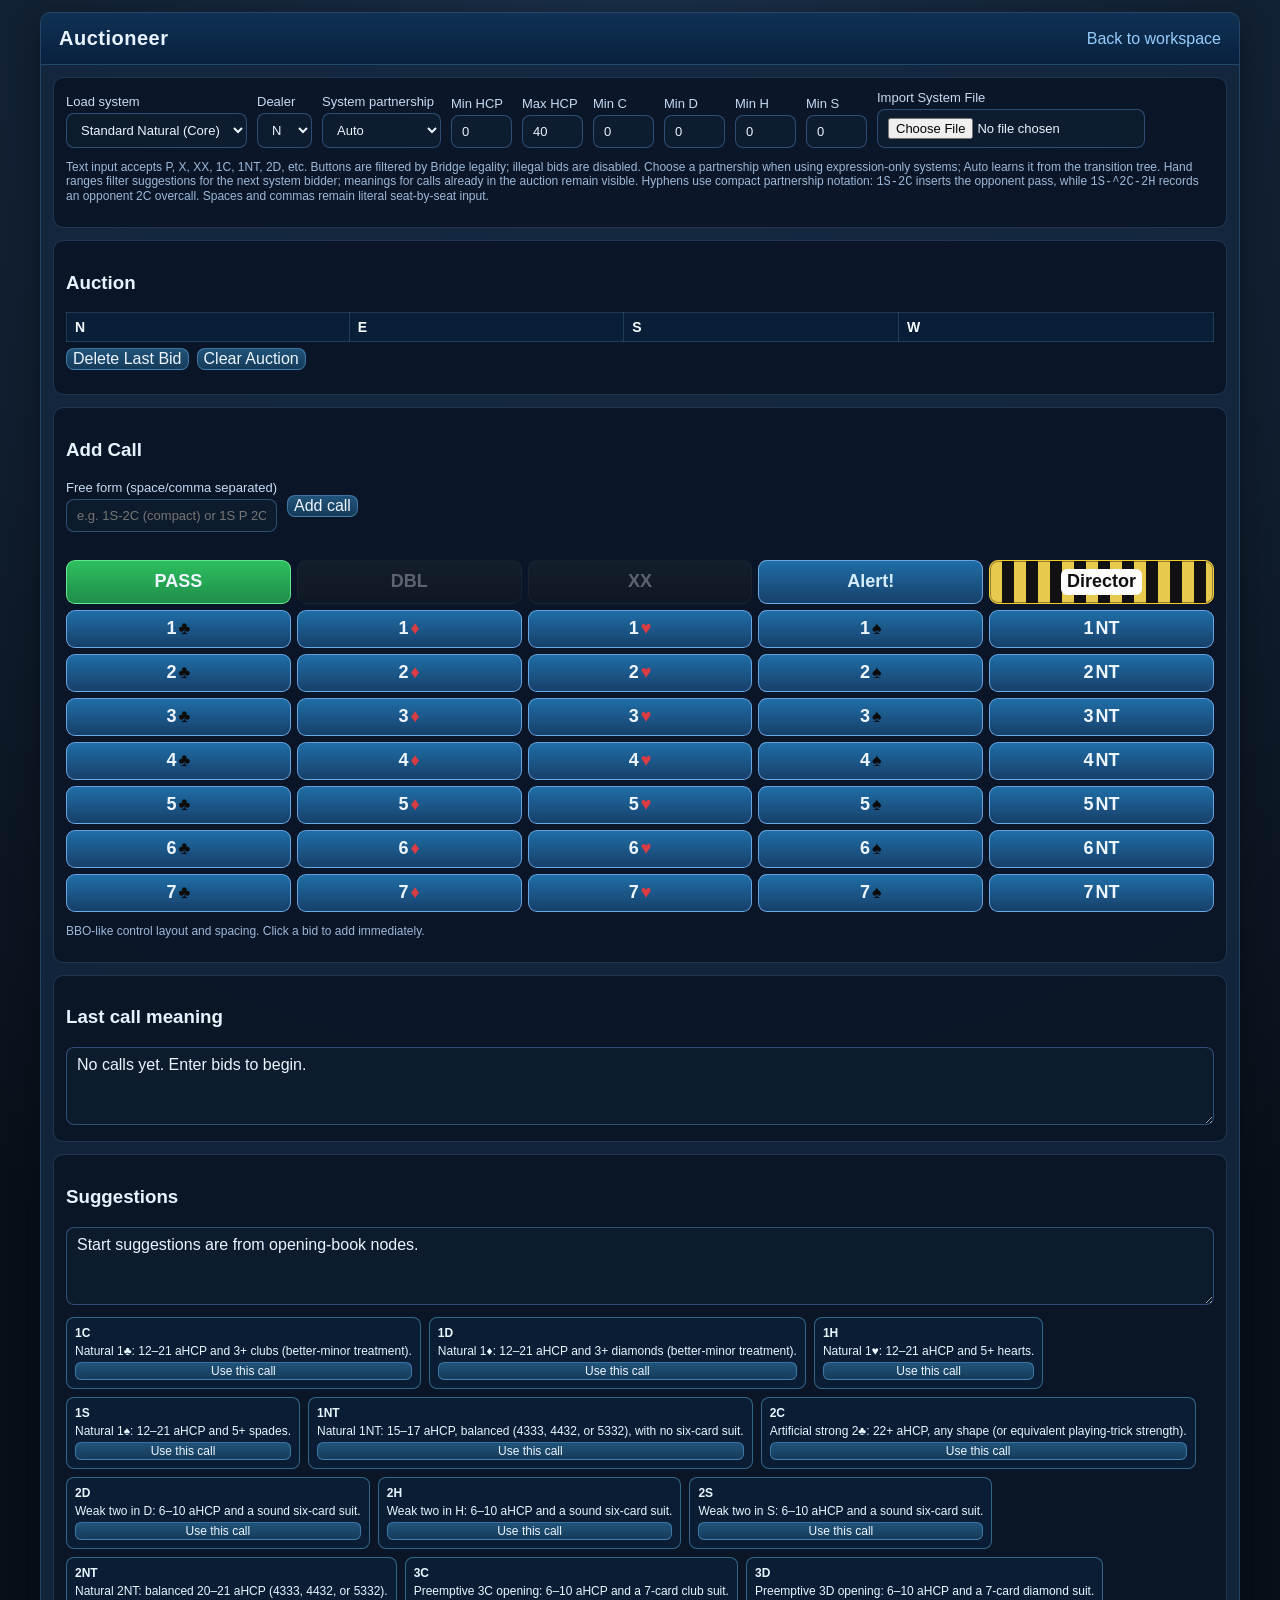
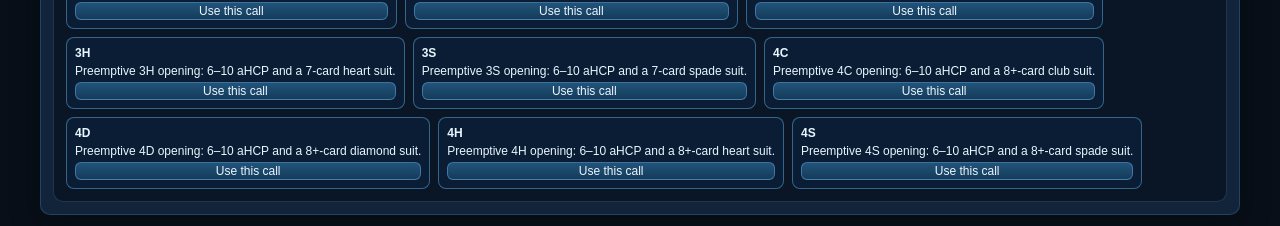
==== commit 7ff3aac0: "Update bidding system" ====
--- a/RuleEngine/auctioneer.html
+++ b/RuleEngine/auctioneer.html
@@ -5,7 +5,7 @@
   <meta name="viewport" content="width=device-width, initial-scale=1.0" />
   <title>Bridge Rule Engine - Auctioneer</title>
   <link rel="stylesheet" href="styles.css" />
-  <script src="engine/biddingEngine.js"></script>
+  <script src="engine/biddingEngine.js?v=20260911-meaning-display"></script>
 </head>
 <body id="app">
   <div class="page-shell">
@@ -70,6 +70,7 @@
         <p class="meta-note">
           Text input accepts P, X, XX, 1C, 1NT, 2D, etc. Buttons are filtered by Bridge legality; illegal bids are disabled.
           Choose a partnership when using expression-only systems; Auto learns it from the transition tree.
+          Hand ranges filter suggestions for the next system bidder; meanings for calls already in the auction remain visible.
           Hyphens use compact partnership notation: <code>1S-2C</code> inserts the opponent pass, while <code>1S-^2C-2H</code> records an opponent 2C overcall. Spaces and commas remain literal seat-by-seat input.
         </p>
       </div>
@@ -123,6 +124,7 @@
     </section>
   </div>
   <div id="auctionMeaningTooltip" class="auction-meaning-tooltip" role="tooltip" aria-live="polite"></div>
-  <script src="auctioneer.js"></script>
+  <script src="Customization/system-data.js?v=20260911-system-data"></script>
+  <script src="auctioneer.js?v=20260911-meaning-display"></script>
 </body>
 </html>
